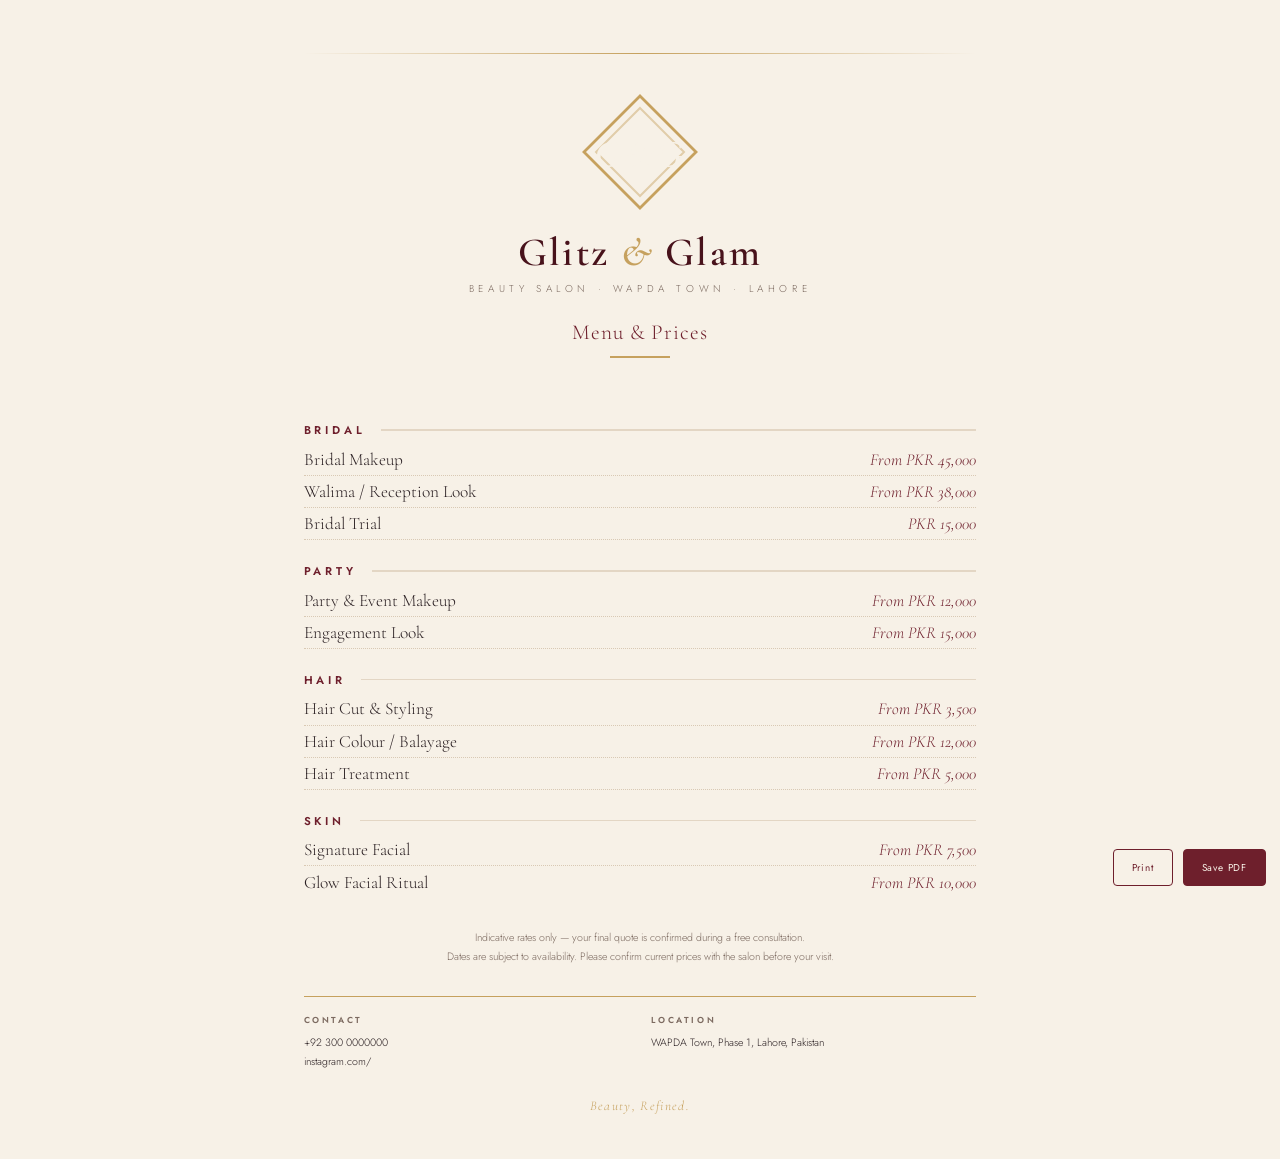
==== print/price-list.html @ 64b63d50 "Polish pass II: booking modal (WhatsApp handoff), config-driven price list, FAQ + FAQPage schema, wo" ====
<!DOCTYPE html>
<html lang="en">
<head>
<meta charset="utf-8">
<meta name="viewport" content="width=device-width, initial-scale=1">
<title>Menu &amp; Prices — Glitz &amp; Glam Beauty Salon</title>
<link rel="preconnect" href="https://fonts.googleapis.com">
<link rel="preconnect" href="https://fonts.gstatic.com" crossorigin>
<link href="https://fonts.googleapis.com/css2?family=Cormorant+Garamond:ital,wght@0,400;0,500;0,600;1,400&family=Jost:wght@300;400;500;600&display=swap" rel="stylesheet">
<style>
  :root{
    --ink:#170c10; --wine:#6e1f2c; --wine-deep:#48121b;
    --cream:#f7f1e7; --cream-2:#efe5d4; --champagne:#c6a15e; --champagne-l:#e3cd9d;
    --gold:#b8904c; --text:#2b2023; --muted:#7c6a60;
    --serif:"Cormorant Garamond",Georgia,serif; --sans:"Jost","Segoe UI",sans-serif;
  }
  *{box-sizing:border-box;margin:0;padding:0}
  body{font-family:var(--sans);font-weight:300;color:var(--text);background:var(--cream);-webkit-font-smoothing:antialiased}
  .sheet{width:210mm;min-height:297mm;margin:0 auto;background:var(--cream);padding:14mm 16mm 12mm;display:flex;flex-direction:column}
  .topline{height:1px;background:linear-gradient(90deg,transparent,var(--champagne),transparent);margin-bottom:9mm}
  header{text-align:center;margin-bottom:4mm}
  .logo{width:34mm;height:auto;margin:0 auto 4mm;display:block}
  .brand{font-family:var(--serif);font-size:30pt;font-weight:600;letter-spacing:.06em;color:var(--wine-deep);line-height:1}
  .brand em{font-style:italic;color:var(--champagne)}
  .tag{font-size:7.5pt;letter-spacing:.46em;text-transform:uppercase;color:var(--muted);margin-top:2.5mm}
  .title{font-family:var(--serif);font-size:16pt;color:var(--wine);margin-top:6mm;letter-spacing:.04em}
  .rule{width:16mm;height:.5mm;background:var(--champagne);margin:3mm auto 0}
  .menu{margin-top:7mm;flex:1}
  .cat{display:flex;align-items:center;gap:4mm;margin:6mm 0 1.5mm;font-size:8.5pt;font-weight:600;letter-spacing:.34em;text-transform:uppercase;color:var(--wine)}
  .cat::after{content:"";flex:1;height:.35mm;background:#e3d6c4}
  .row{display:flex;justify-content:space-between;align-items:baseline;gap:8mm;padding:1.35mm 0;border-bottom:.3mm dotted #d9c9b4;font-size:10pt}
  .row:last-child{border-bottom:none}
  .row-name{font-family:var(--serif);font-size:13pt;color:var(--text)}
  .row-price{font-family:var(--serif);font-style:italic;font-size:12.5pt;color:var(--wine);white-space:nowrap}
  .note{text-align:center;font-size:8pt;color:var(--muted);margin-top:8mm;line-height:1.8}
  footer{border-top:.5mm solid var(--champagne);margin-top:8mm;padding-top:4mm;display:grid;grid-template-columns:1fr 1fr;gap:6mm;font-size:8pt;color:var(--text)}
  footer .col strong{display:block;font-size:6.5pt;font-weight:600;letter-spacing:.3em;text-transform:uppercase;color:var(--muted);margin-bottom:1.2mm}
  footer .col{line-height:1.8}
  footer .brand-mark{grid-column:1/-1;text-align:center;font-family:var(--serif);font-style:italic;color:var(--champagne);font-size:10pt;letter-spacing:.1em;margin-top:1mm}
  @media print{
    @page{size:A4;margin:0}
    html,body{background:#fff}
    .sheet{width:210mm;min-height:296mm;box-shadow:none}
    .no-print{display:none!important}
  }
  .no-print{position:fixed;right:14px;bottom:14px;z-index:5;display:flex;gap:10px}
  .no-print button{font-family:var(--sans);font-size:10px;letter-spacing:.08em;padding:10px 18px;border:1px solid var(--wine);background:var(--wine);color:var(--cream);border-radius:4px;cursor:pointer}
  .no-print button.secondary{background:transparent;color:var(--wine)}
</style>
</head>
<body>
<div class="no-print">
  <button class="secondary" onclick="window.print()">Print</button>
  <button onclick="window.print()">Save PDF</button>
</div>
<div class="sheet" id="sheet">
  <div class="topline"></div>
  <header>
    <img class="logo" src="../assets/logo-mark.svg" alt="">
    <p class="brand">Glitz <em>&amp;</em> Glam</p>
    <p class="tag">Beauty Salon &middot; WAPDA Town &middot; Lahore</p>
    <p class="title">Menu &amp; Prices</p>
    <div class="rule"></div>
  </header>
  <div class="menu" id="menu" data-pricelist></div>
  <p class="note" data-note>Indicative rates only &mdash; your final quote is confirmed during a free consultation.<br>Dates are subject to availability. Please confirm current prices with the salon before your visit.</p>
  <footer>
    <div class="col">
      <strong>Contact</strong>
      <span data-phone></span><br>
      <span data-instagram></span>
    </div>
    <div class="col">
      <strong>Location</strong>
      WAPDA Town, Phase 1, Lahore, Pakistan
    </div>
    <p class="brand-mark">Beauty, Refined.</p>
  </footer>
</div>
<script src="../js/config.js"></script>
<script>
(function(){
  var CFG = window.GLAZ || {};
  var list = document.getElementById('menu');
  var lastCat = null;
  (CFG.prices || []).forEach(function(p){
    if (p.cat !== lastCat){
      var c = document.createElement('h2');
      c.className = 'cat';
      c.textContent = p.cat;
      list.appendChild(c);
      lastCat = p.cat;
    }
    var row = document.createElement('div');
    row.className = 'row';
    var n = document.createElement('span');
    n.className = 'row-name';
    n.textContent = p.name;
    var pr = document.createElement('span');
    pr.className = 'row-price';
    pr.textContent = p.price;
    row.appendChild(n);
    row.appendChild(pr);
    list.appendChild(row);
  });
  var ph = document.querySelector('[data-phone]');
  if (ph) ph.textContent = CFG.phoneDisplay || '';
  var ig = document.querySelector('[data-instagram]');
  if (ig) ig.textContent = (CFG.instagram || '').replace(/^https?:\/\//,'');
})();
</script>
</body>
</html>
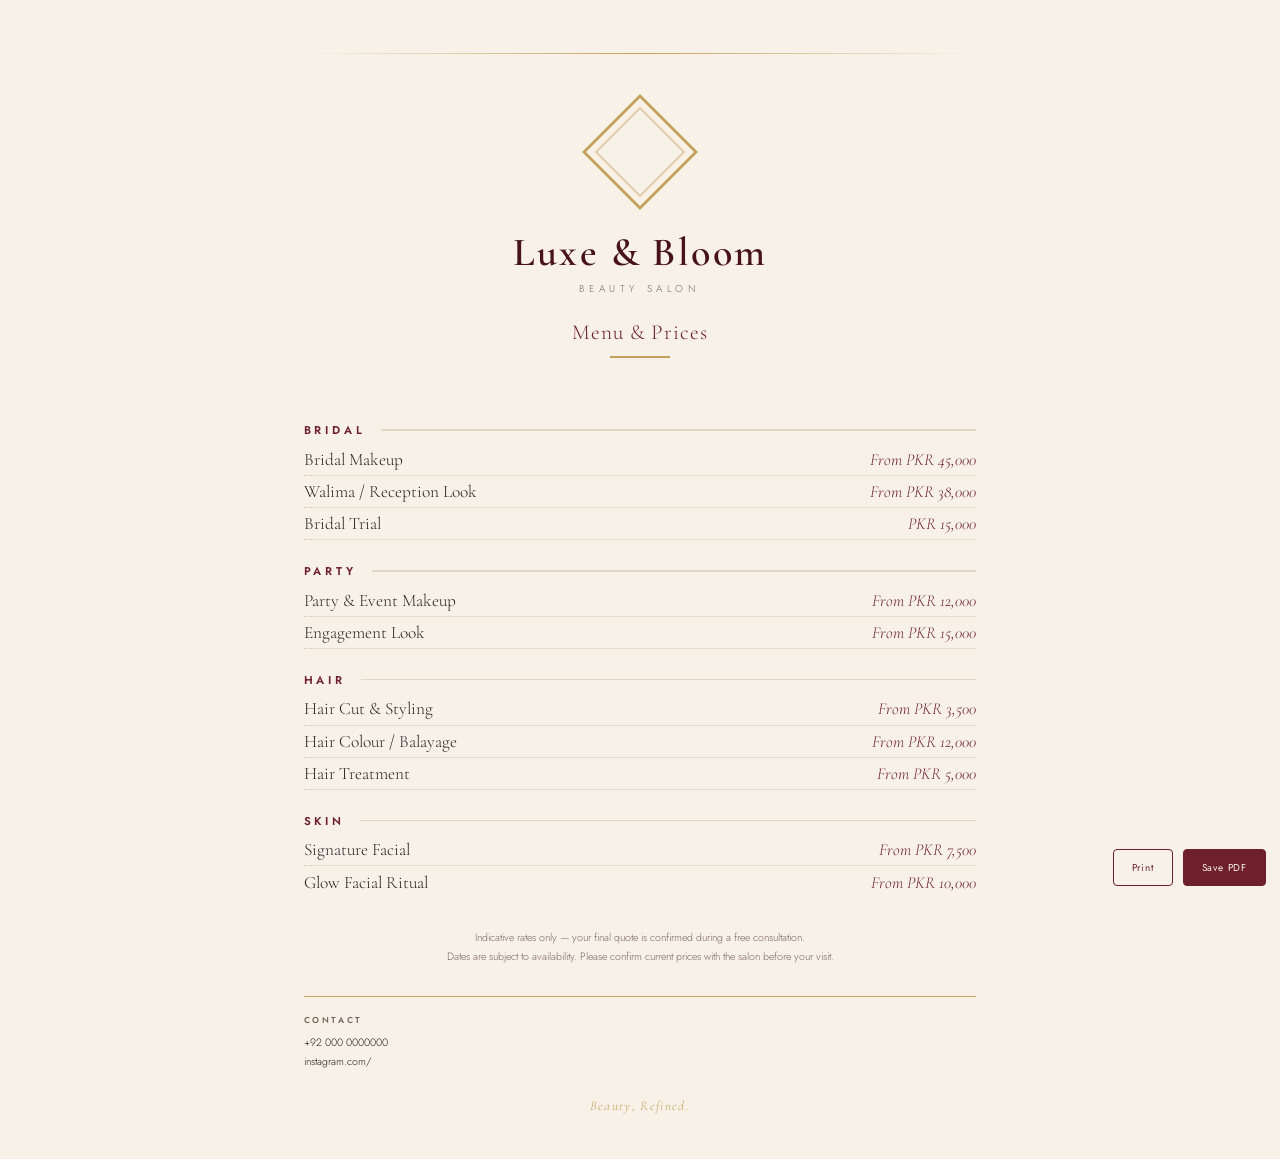
==== commit abaa2c55: "Demo template: generic 'Luxe & Bloom' brand with optional location Convert the Glitz & Glam site int" ====
--- a/print/price-list.html
+++ b/print/price-list.html
@@ -3,7 +3,8 @@
 <head>
 <meta charset="utf-8">
 <meta name="viewport" content="width=device-width, initial-scale=1">
-<title>Menu &amp; Prices — Glitz &amp; Glam Beauty Salon</title>
+<title>Menu &amp; Prices — Luxe &amp; Bloom Beauty Salon</title>
+<link rel="icon" type="image/svg+xml" href="../assets/favicon.svg">
 <link rel="preconnect" href="https://fonts.googleapis.com">
 <link rel="preconnect" href="https://fonts.gstatic.com" crossorigin>
 <link href="https://fonts.googleapis.com/css2?family=Cormorant+Garamond:ital,wght@0,400;0,500;0,600;1,400&family=Jost:wght@300;400;500;600&display=swap" rel="stylesheet">
@@ -57,8 +58,8 @@
   <div class="topline"></div>
   <header>
     <img class="logo" src="../assets/logo-mark.svg" alt="">
-    <p class="brand">Glitz <em>&amp;</em> Glam</p>
-    <p class="tag">Beauty Salon &middot; WAPDA Town &middot; Lahore</p>
+    <p class="brand" data-brand>Luxe <em>&amp;</em> Bloom</p>
+    <p class="tag" data-tag>Beauty Salon</p>
     <p class="title">Menu &amp; Prices</p>
     <div class="rule"></div>
   </header>
@@ -72,7 +73,7 @@
     </div>
     <div class="col">
       <strong>Location</strong>
-      WAPDA Town, Phase 1, Lahore, Pakistan
+      <span data-loc></span>
     </div>
     <p class="brand-mark">Beauty, Refined.</p>
   </footer>
@@ -107,6 +108,23 @@
   if (ph) ph.textContent = CFG.phoneDisplay || '';
   var ig = document.querySelector('[data-instagram]');
   if (ig) ig.textContent = (CFG.instagram || '').replace(/^https?:\/\//,'');
+  var br = document.querySelector('[data-brand]');
+  if (br && CFG.brand) {
+    var B = CFG.brand;
+    br.innerHTML = B.wordmark || (B.line1 + (B.amp ? ' <em>&amp;</em> ' : ' ') + B.line2);
+  }
+  var tg = document.querySelector('[data-tag]');
+  if (tg && CFG.brand && CFG.location) {
+    var locStr = [CFG.location.area, CFG.location.city].filter(Boolean).join(' • ');
+    tg.textContent = CFG.brand.sub + (locStr ? ' • ' + locStr : '');
+  }
+  var loc = document.querySelector('[data-loc]');
+  if (loc && CFG.location) {
+    var L = CFG.location;
+    var locFull = [L.street, L.areaPhase, L.city, L.country].filter(Boolean).join(', ');
+    loc.textContent = locFull || '';
+    loc.parentElement.style.display = locFull ? '' : 'none';
+  }
 })();
 </script>
 </body>
